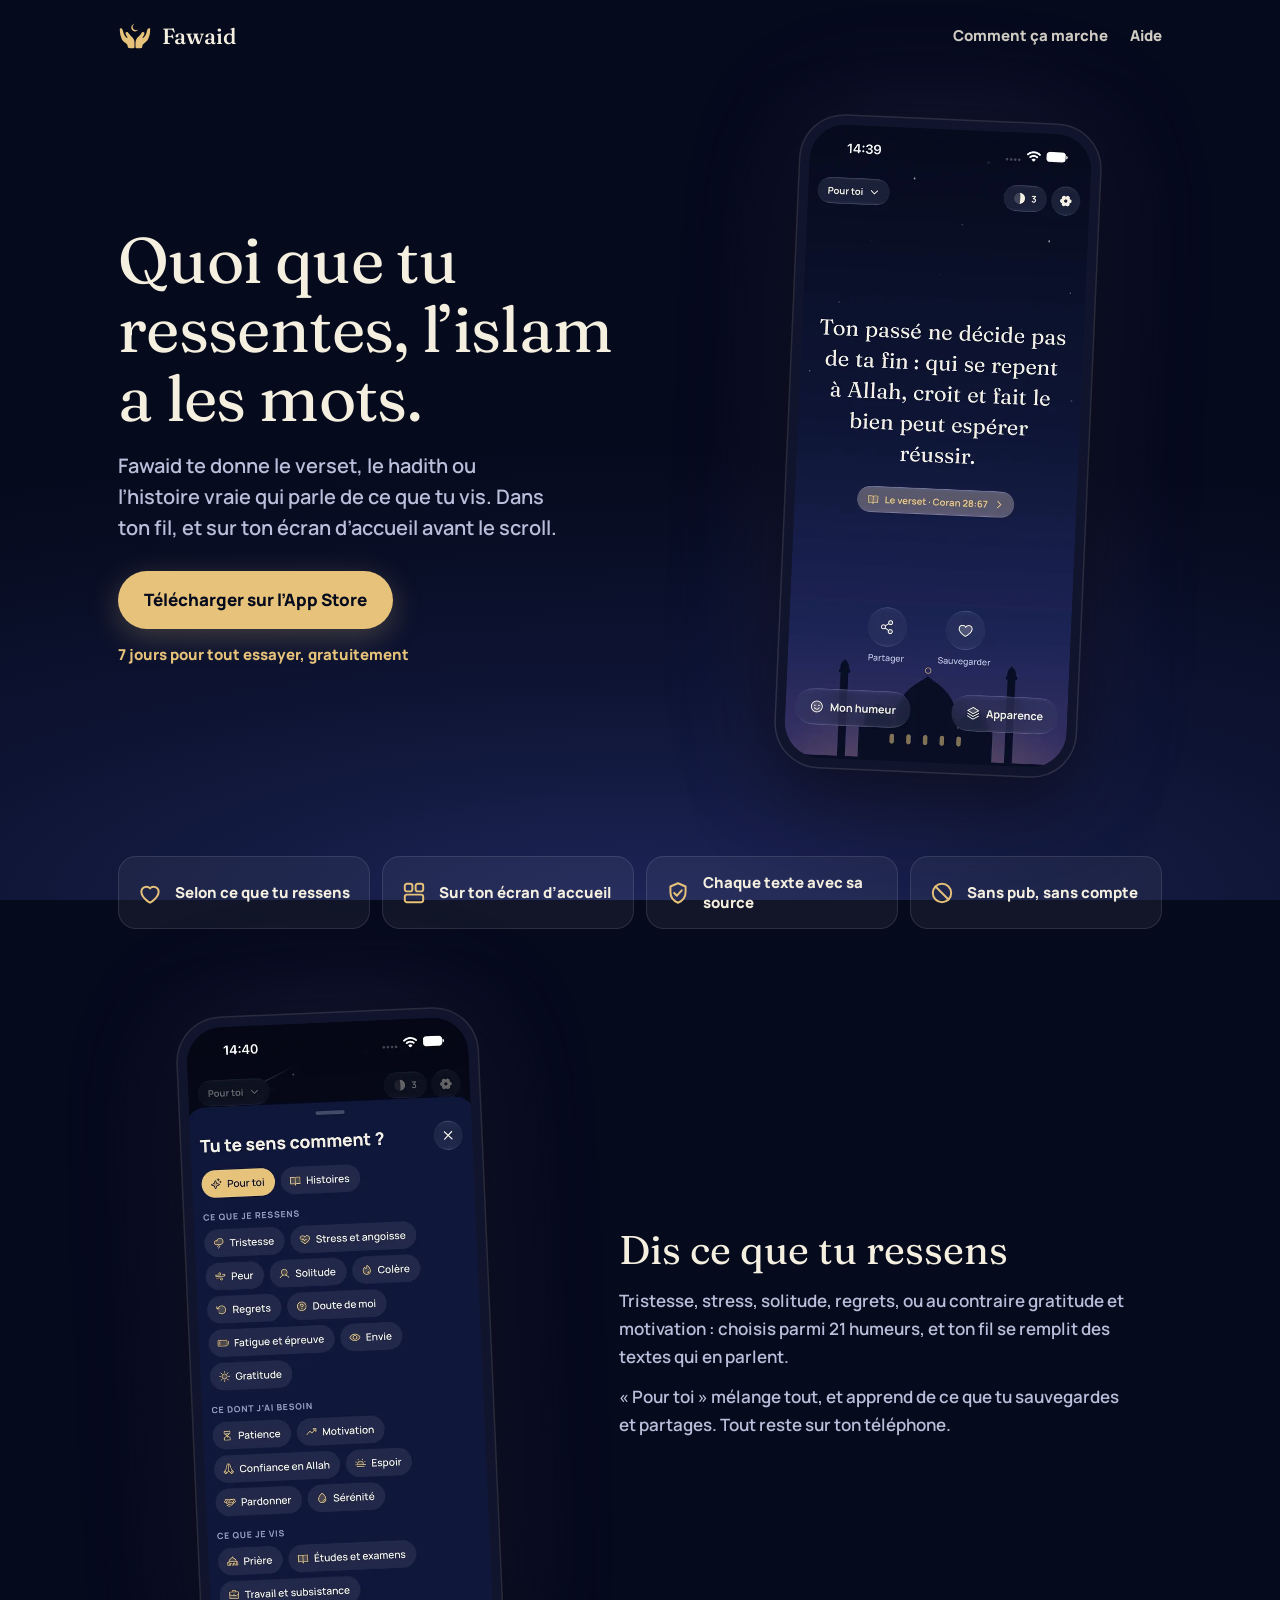
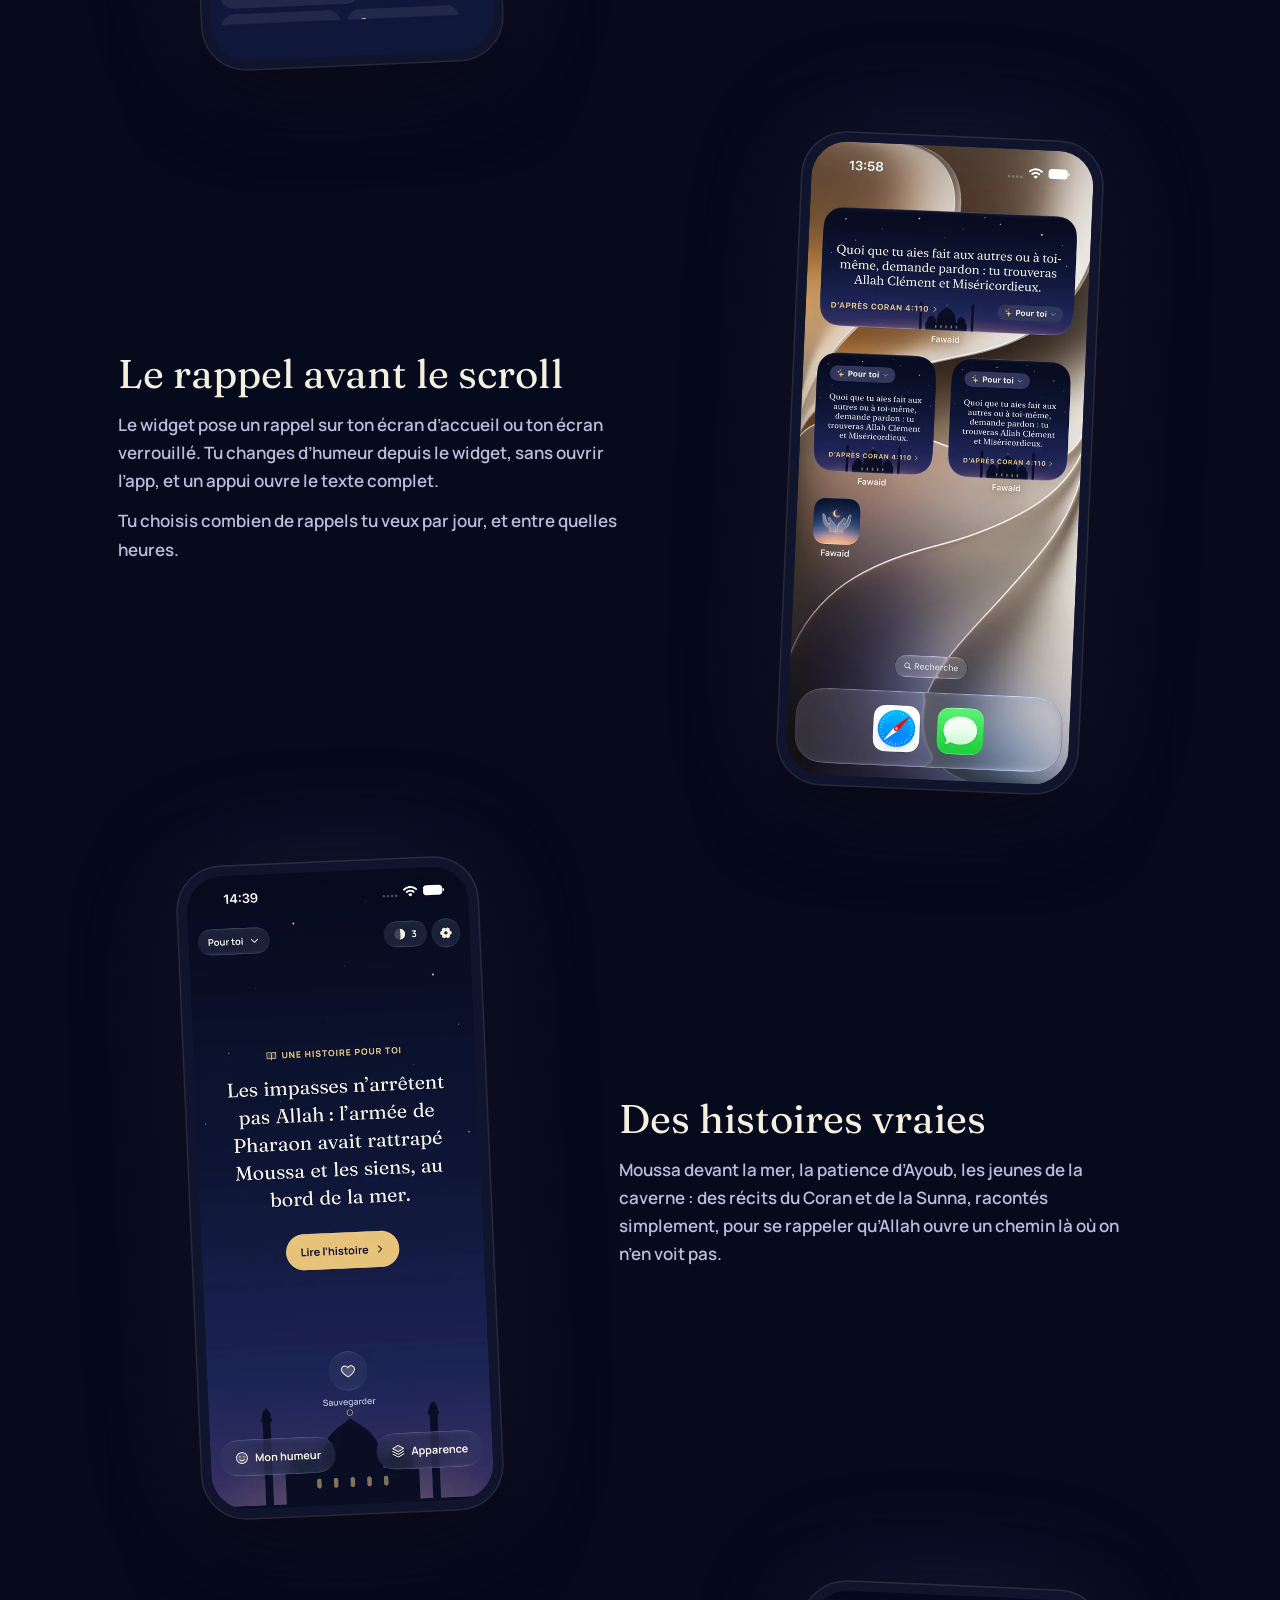
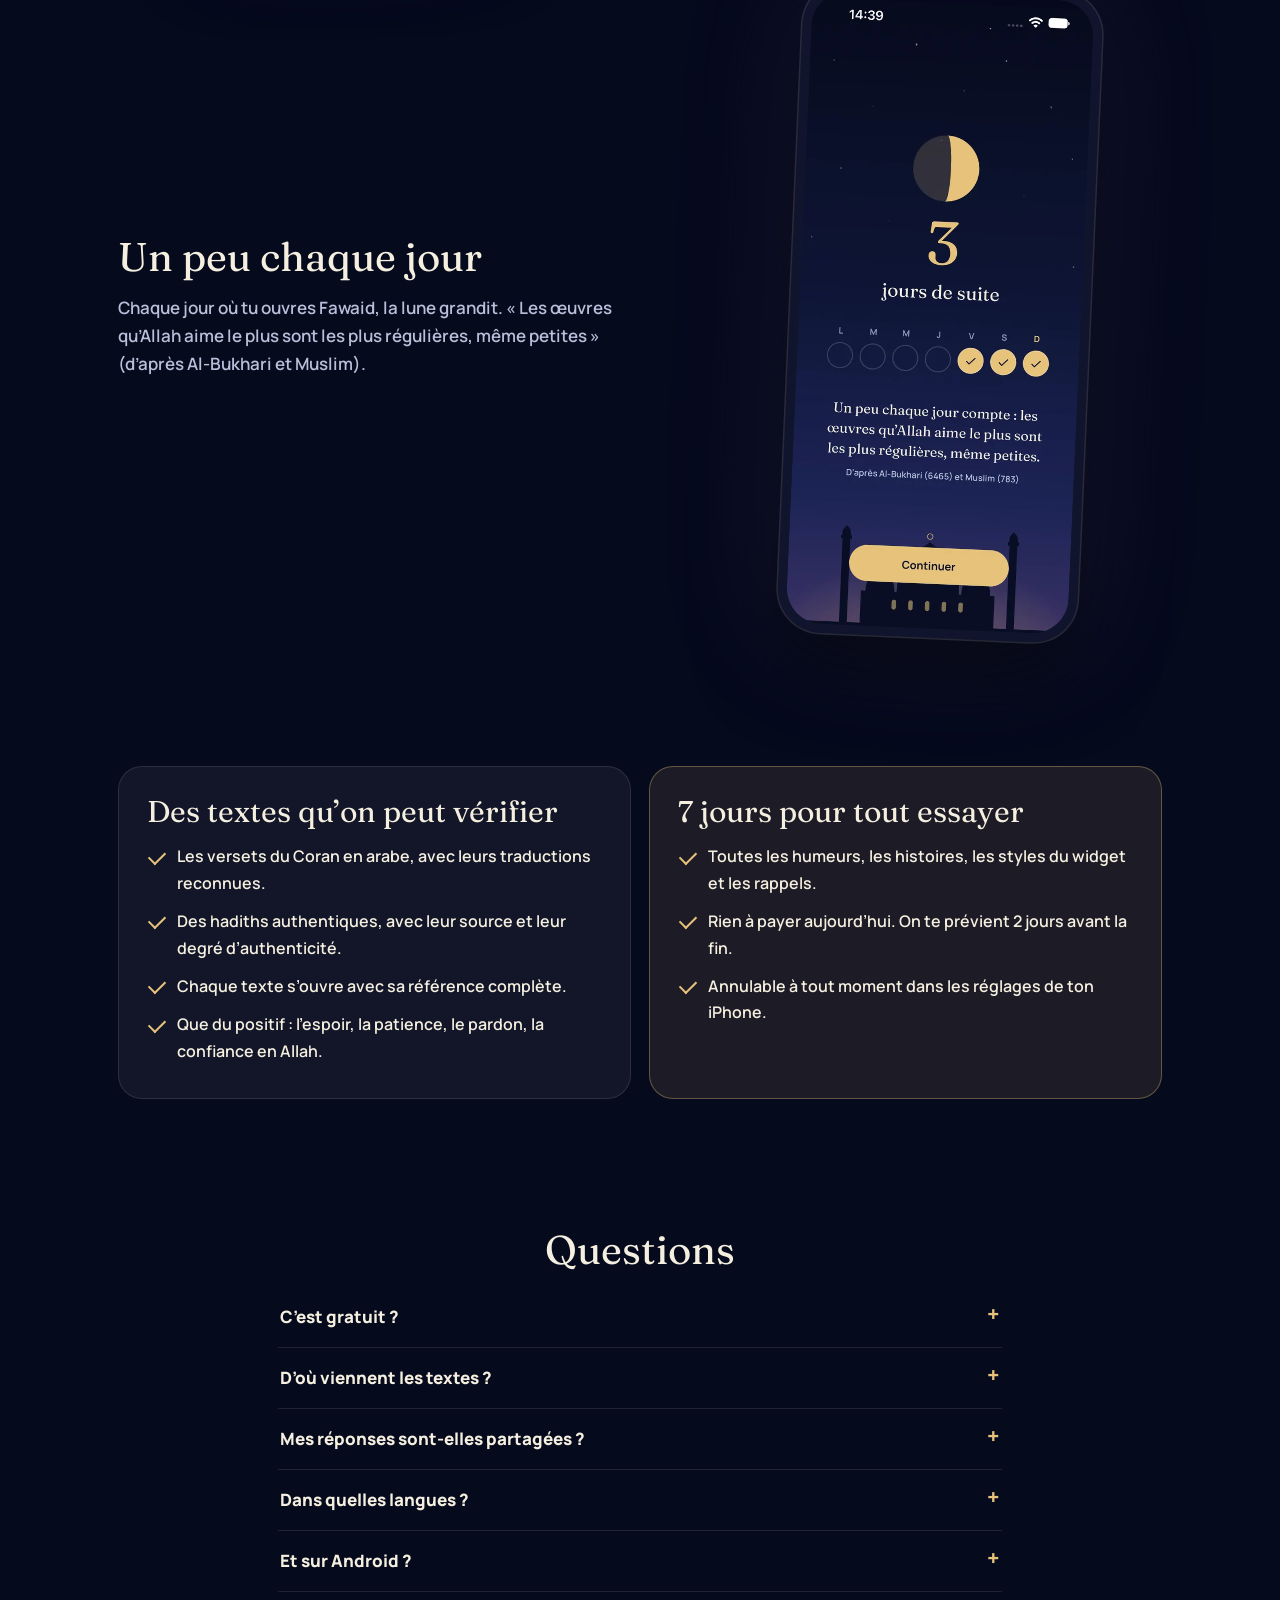
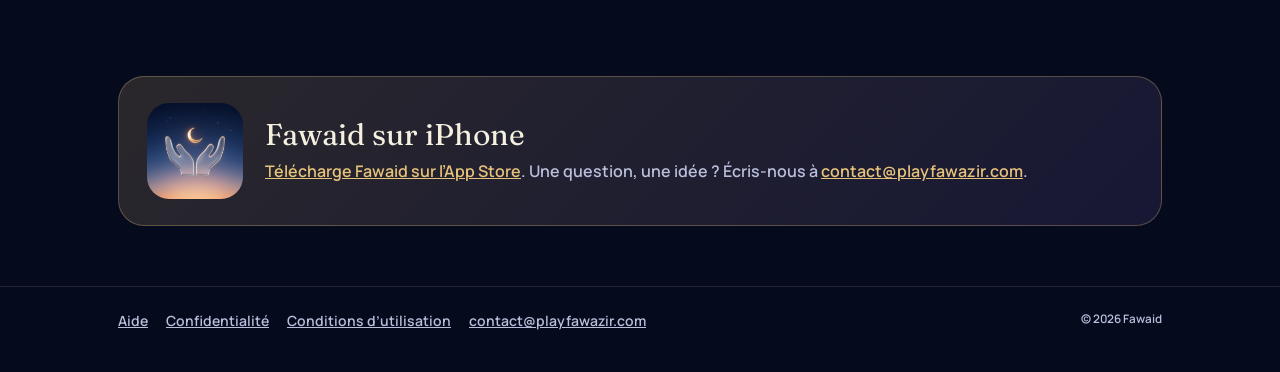
==== fawaid/index.html @ f3e4eec7 "Fawaid : page de présentation (fawaid/index.html) avec de vraies captures, polices de l'app, icônes " ====
<!doctype html>
<html lang="fr">
<head>
  <meta charset="utf-8">
  <meta name="viewport" content="width=device-width, initial-scale=1, viewport-fit=cover">
  <title>Fawaid : le bon rappel de l’islam pour ce que tu ressens</title>
  <meta name="description" content="Fawaid te donne le verset, le hadith ou l’histoire vraie qui parle de ce que tu ressens, dans ton fil et sur ton écran d’accueil. Sources vérifiées, sans pub, sans compte.">
  <meta name="theme-color" content="#060A1D">
  <link rel="icon" type="image/png" href="favicon.png">
  <link rel="apple-touch-icon" href="apple-touch-icon.png">
  <meta property="og:type" content="website">
  <meta property="og:title" content="Fawaid : quoi que tu ressentes, l’islam a les mots">
  <meta property="og:description" content="Le verset, le hadith ou l’histoire vraie qui parle de ce que tu ressens. Sources vérifiées, sans pub, sans compte.">
  <meta property="og:image" content="https://playfawazir.com/fawaid/images/partage.jpg">
  <meta property="og:url" content="https://playfawazir.com/fawaid/">
  <meta property="og:locale" content="fr_FR">
  <meta name="twitter:card" content="summary_large_image">
  <link rel="preload" href="fonts/fraunces-400.woff2" as="font" type="font/woff2" crossorigin>
  <link rel="stylesheet" href="style.css">
</head>
<body class="accueil">
  <header class="haut">
    <div class="large">
      <a class="marque" href="./" aria-label="Fawaid, accueil">
        <img src="images/logo-marque.svg" alt="" width="34" height="28">
        Fawaid
      </a>
      <nav aria-label="Navigation">
        <a class="cache-petit" href="#comment">Comment ça marche</a>
        <a href="support.html">Aide</a>
      </nav>
    </div>
  </header>

  <main>
    <section class="hero">
      <div class="large hero-grille">
        <div>
          <h1>Quoi que tu ressentes, l’islam a les mots.</h1>
          <p class="chapeau">Fawaid te donne le verset, le hadith ou l’histoire vraie qui parle de ce que tu vis. Dans ton fil, et sur ton écran d’accueil avant le scroll.</p>
          <div class="actions">
            <a class="bouton" href="https://apps.apple.com/app/id6834394816">Télécharger sur l’App Store</a>
            <span class="mention">7 jours pour tout essayer, gratuitement</span>
          </div>
        </div>
        <figure class="telephone penche-d">
          <img src="images/fil.webp" alt="Le fil de Fawaid : une phrase tirée du Coran, avec sa source" width="552" height="1200">
        </figure>
      </div>
    </section>

    <section aria-label="Points forts" class="serre">
      <div class="large atouts">
        <div class="atout">
          <svg viewBox="0 0 24 24" aria-hidden="true"><path d="M12 21s-8-4.6-8-10.4A4.6 4.6 0 0 1 12 7.8a4.6 4.6 0 0 1 8 2.8C20 16.4 12 21 12 21z" fill="none" stroke="currentColor" stroke-width="1.8" stroke-linejoin="round"/></svg>
          <span>Selon ce que tu ressens</span>
        </div>
        <div class="atout">
          <svg viewBox="0 0 24 24" aria-hidden="true"><rect x="3.5" y="3.5" width="7" height="7" rx="2" fill="none" stroke="currentColor" stroke-width="1.8"/><rect x="13.5" y="3.5" width="7" height="7" rx="2" fill="none" stroke="currentColor" stroke-width="1.8"/><rect x="3.5" y="13.5" width="17" height="7" rx="2" fill="none" stroke="currentColor" stroke-width="1.8"/></svg>
          <span>Sur ton écran d’accueil</span>
        </div>
        <div class="atout">
          <svg viewBox="0 0 24 24" aria-hidden="true"><path d="M12 3l7 3v5c0 5-3.5 8.5-7 10-3.5-1.5-7-5-7-10V6z" fill="none" stroke="currentColor" stroke-width="1.8" stroke-linejoin="round"/><path d="M8.5 12l2.5 2.5 4.5-5" fill="none" stroke="currentColor" stroke-width="1.8" stroke-linecap="round" stroke-linejoin="round"/></svg>
          <span>Chaque texte avec sa source</span>
        </div>
        <div class="atout">
          <svg viewBox="0 0 24 24" aria-hidden="true"><circle cx="12" cy="12" r="8.5" fill="none" stroke="currentColor" stroke-width="1.8"/><path d="M6 6l12 12" stroke="currentColor" stroke-width="1.8" stroke-linecap="round"/></svg>
          <span>Sans pub, sans compte</span>
        </div>
      </div>
    </section>

    <section id="comment">
      <div class="large">
        <div class="bloc">
          <figure class="telephone penche-g">
            <img src="images/humeurs.webp" alt="Le choix de l’humeur : ce que je ressens, ce dont j’ai besoin, ce que je vis" width="552" height="1200" loading="lazy">
          </figure>
          <div>
            <h2>Dis ce que tu ressens</h2>
            <p>Tristesse, stress, solitude, regrets, ou au contraire gratitude et motivation : choisis parmi 21 humeurs, et ton fil se remplit des textes qui en parlent.</p>
            <p>« Pour toi » mélange tout, et apprend de ce que tu sauvegardes et partages. Tout reste sur ton téléphone.</p>
          </div>
        </div>

        <div class="bloc inverse">
          <figure class="telephone penche-d">
            <img src="images/widget.webp" alt="Le widget de Fawaid sur l’écran d’accueil, avec la mosquée la nuit" width="552" height="1200" loading="lazy">
          </figure>
          <div>
            <h2>Le rappel avant le scroll</h2>
            <p>Le widget pose un rappel sur ton écran d’accueil ou ton écran verrouillé. Tu changes d’humeur depuis le widget, sans ouvrir l’app, et un appui ouvre le texte complet.</p>
            <p>Tu choisis combien de rappels tu veux par jour, et entre quelles heures.</p>
          </div>
        </div>

        <div class="bloc">
          <figure class="telephone penche-g">
            <img src="images/histoire.webp" alt="Une histoire vraie dans le fil : Moussa devant la mer" width="552" height="1200" loading="lazy">
          </figure>
          <div>
            <h2>Des histoires vraies</h2>
            <p>Moussa devant la mer, la patience d’Ayoub, les jeunes de la caverne : des récits du Coran et de la Sunna, racontés simplement, pour se rappeler qu’Allah ouvre un chemin là où on n’en voit pas.</p>
          </div>
        </div>

        <div class="bloc inverse">
          <figure class="telephone penche-d">
            <img src="images/serie.webp" alt="La série de jours : trois jours de suite, la lune qui grandit" width="552" height="1200" loading="lazy">
          </figure>
          <div>
            <h2>Un peu chaque jour</h2>
            <p>Chaque jour où tu ouvres Fawaid, la lune grandit. « Les œuvres qu’Allah aime le plus sont les plus régulières, même petites » (d’après Al-Bukhari et Muslim).</p>
          </div>
        </div>
      </div>
    </section>

    <section>
      <div class="large deux">
        <div class="panneau">
          <h2>Des textes qu’on peut vérifier</h2>
          <ul class="coches">
            <li>Les versets du Coran en arabe, avec leurs traductions reconnues.</li>
            <li>Des hadiths authentiques, avec leur source et leur degré d’authenticité.</li>
            <li>Chaque texte s’ouvre avec sa référence complète.</li>
            <li>Que du positif : l’espoir, la patience, le pardon, la confiance en Allah.</li>
          </ul>
        </div>
        <div class="panneau panneau-or">
          <h2>7 jours pour tout essayer</h2>
          <ul class="coches">
            <li>Toutes les humeurs, les histoires, les styles du widget et les rappels.</li>
            <li>Rien à payer aujourd’hui. On te prévient 2 jours avant la fin.</li>
            <li>Annulable à tout moment dans les réglages de ton iPhone.</li>
          </ul>
        </div>
      </div>
    </section>

    <section id="questions">
      <div class="large etroit">
        <h2 class="centre">Questions</h2>
        <details>
          <summary>C’est gratuit ?</summary>
          <p>Tu peux tout essayer pendant 7 jours sans rien payer. Ensuite, c’est un abonnement à l’année ou au mois, annulable à tout moment. Sans abonnement, des textes restent offerts chaque jour.</p>
        </details>
        <details>
          <summary>D’où viennent les textes ?</summary>
          <p>Du Coran et des hadiths authentiques, avec leurs traductions reconnues. La phrase affichée en grand dit en quelques mots le sens du texte, sans rien y ajouter ; le texte complet s’ouvre d’un appui. Tout est détaillé dans <a href="support.html">l’aide</a>.</p>
        </details>
        <details>
          <summary>Mes réponses sont-elles partagées ?</summary>
          <p>Non. Ce que tu ressens, ta foi, ta prière et tes épreuves restent sur ton téléphone. Pas de compte, pas de publicité, aucun outil de suivi. Voir <a href="confidentialite.html">la confidentialité</a>.</p>
        </details>
        <details>
          <summary>Dans quelles langues ?</summary>
          <p>En français, en anglais, en turc et en arabe. L’app suit la langue de ton iPhone.</p>
        </details>
        <details>
          <summary>Et sur Android ?</summary>
          <p>Fawaid est pour l’instant sur iPhone. Écris-nous si tu veux être prévenu.</p>
        </details>
      </div>
    </section>

    <section class="serre">
      <div class="large">
        <div class="bandeau">
          <img src="apple-touch-icon.png" alt="" width="96" height="96">
          <div>
            <h2>Fawaid sur iPhone</h2>
            <p><a href="https://apps.apple.com/app/id6834394816">Télécharge Fawaid sur l’App Store</a>. Une question, une idée ? Écris-nous à <a href="mailto:contact@playfawazir.com">contact@playfawazir.com</a>.</p>
          </div>
        </div>
      </div>
    </section>
  </main>

  <footer>
    <div class="large">
      <nav aria-label="Liens utiles">
        <a href="support.html">Aide</a>
        <a href="confidentialite.html">Confidentialité</a>
        <a href="https://www.apple.com/legal/internet-services/itunes/dev/stdeula/">Conditions d’utilisation</a>
        <a href="mailto:contact@playfawazir.com">contact@playfawazir.com</a>
      </nav>
      <small>© 2026 Fawaid</small>
    </div>
  </footer>
</body>
</html>
---- fawaid/style.css ----
/* Pages de Fawaid (accueil, confidentialité, aide) : la nuit de Fawaid, or et ivoire. Polices de l'app (Fraunces,
   Manrope) hébergées ici, réduites aux caractères latins : aucune requête vers un autre site. */
@font-face { font-family: "Fraunces"; src: url("fonts/fraunces-400.woff2") format("woff2"); font-weight: 400; font-display: swap; }
@font-face { font-family: "Fraunces"; src: url("fonts/fraunces-500.woff2") format("woff2"); font-weight: 500 700; font-display: swap; }
@font-face { font-family: "Manrope"; src: url("fonts/manrope-600.woff2") format("woff2"); font-weight: 400 600; font-display: swap; }
@font-face { font-family: "Manrope"; src: url("fonts/manrope-800.woff2") format("woff2"); font-weight: 700 900; font-display: swap; }
:root {
  --nuit: #060A1D;
  --nuit2: #0E1535;
  --ivoire: #F5EFE0;
  --or: #E6C27A;
  --doux: #B9BEDA;
  --trait: rgba(255, 255, 255, 0.1);
  --serif: "Fraunces", "Iowan Old Style", "Palatino", Georgia, serif;
  --ui: "Manrope", -apple-system, "Segoe UI", Roboto, sans-serif;
  color-scheme: dark;
}
* { box-sizing: border-box; }
body {
  margin: 0;
  background: radial-gradient(120% 50% at 50% 100%, #1D2456 0%, var(--nuit2) 45%, var(--nuit) 100%) fixed, var(--nuit);
  color: var(--ivoire);
  font: 16px/1.65 var(--ui);
}
.wrap { max-width: 720px; margin: 0 auto; padding: 0 max(18px, env(safe-area-inset-left, 0px)); }
header { padding: 28px 0 8px; }
.marque { display: inline-flex; align-items: center; gap: 10px; color: var(--ivoire); text-decoration: none; font: 600 22px var(--serif); }
.marque svg { width: 26px; height: 26px; }
.marque img { display: block; height: 28px; width: auto; }
main { padding: 18px 0 56px; }
h1 { font: 400 clamp(30px, 6vw, 40px)/1.15 var(--serif); margin: 18px 0 6px; }
h2 { font: 600 20px/1.3 var(--serif); margin: 34px 0 8px; color: var(--or); }
.date { color: var(--doux); font-size: 14px; margin: 0 0 22px; }
.bref { background: rgba(230, 194, 122, 0.12); border: 1px solid rgba(230, 194, 122, 0.35); border-radius: 16px; padding: 14px 18px; }
p, li { color: var(--ivoire); }
ul { padding-left: 22px; }
li { margin: 4px 0; }
a { color: var(--or); }
.q { margin-top: 26px; }
.q h2 { margin-bottom: 4px; }
footer { border-top: 1px solid var(--trait); padding: 22px 0 40px; color: var(--doux); font-size: 14px; }
footer nav { display: flex; flex-wrap: wrap; gap: 18px; }

/* Accueil */
.accueil { overflow-x: hidden; }
.large { max-width: 1080px; margin: 0 auto; padding: 0 max(18px, env(safe-area-inset-left, 0px)) 0 max(18px, env(safe-area-inset-right, 0px)); }
.etroit { max-width: 760px; }
.haut { padding: 22px 0 6px; }
.haut .large { display: flex; align-items: center; justify-content: space-between; gap: 16px; }
.haut nav { display: flex; gap: 22px; font-weight: 700; font-size: 15px; }
.haut nav a { color: var(--ivoire); text-decoration: none; opacity: 0.85; }
.haut nav a:hover { opacity: 1; color: var(--or); }
.accueil main { padding: 0; }
.accueil section { padding: 64px 0; }
.accueil section.serre { padding: 20px 0; }
.hero { padding-top: 40px; }
.hero-grille { display: grid; grid-template-columns: 1.1fr 0.9fr; gap: 48px; align-items: center; }
.accueil h1 { font: 400 clamp(38px, 6.4vw, 64px)/1.08 var(--serif); margin: 0 0 18px; letter-spacing: -0.01em; text-wrap: balance; }
.chapeau { font-size: clamp(17px, 2.2vw, 20px); line-height: 1.55; color: var(--doux); margin: 0 0 28px; max-width: 34ch; }
.actions { display: flex; flex-wrap: wrap; align-items: center; gap: 14px 18px; }
.bouton { display: inline-block; background: var(--or); color: var(--nuit); font-weight: 800; font-size: 17px; text-decoration: none; padding: 15px 26px; border-radius: 999px; box-shadow: 0 8px 30px rgba(230, 194, 122, 0.25); }
.bouton:hover { filter: brightness(1.05); }
.mention { color: var(--or); font-weight: 700; font-size: 15px; }
.telephone { margin: 0; justify-self: center; width: min(300px, 78vw); aspect-ratio: 552 / 1200; border-radius: 44px; padding: 9px; background: #10142C; box-shadow: 0 0 0 1.5px rgba(255, 255, 255, 0.12), 0 30px 80px rgba(0, 0, 0, 0.55), 0 0 120px rgba(124, 108, 200, 0.18); }
.telephone img { display: block; width: 100%; height: 100%; object-fit: cover; border-radius: 36px; }
.penche-d { transform: rotate(2.5deg); }
.penche-g { transform: rotate(-2.5deg); }
.atouts { display: grid; grid-template-columns: repeat(4, 1fr); gap: 12px; }
.atout { display: flex; align-items: center; gap: 12px; padding: 16px 18px; border-radius: 18px; background: rgba(255, 255, 255, 0.05); border: 1px solid var(--trait); font-weight: 700; font-size: 15px; line-height: 1.3; }
.atout svg { flex: none; width: 26px; height: 26px; color: var(--or); }
.bloc { display: grid; grid-template-columns: 0.9fr 1.1fr; gap: 56px; align-items: center; margin: 0 0 72px; }
.bloc:last-child { margin-bottom: 0; }
.bloc.inverse { grid-template-columns: 1.1fr 0.9fr; }
.bloc.inverse .telephone { order: 2; }
.accueil h2 { font: 400 clamp(28px, 4vw, 40px)/1.15 var(--serif); color: var(--ivoire); margin: 0 0 14px; }
.bloc p { font-size: 17px; color: var(--doux); margin: 0 0 12px; max-width: 46ch; }
.deux { display: grid; grid-template-columns: 1fr 1fr; gap: 18px; }
.panneau { padding: 28px 28px 22px; border-radius: 24px; background: rgba(255, 255, 255, 0.05); border: 1px solid var(--trait); }
.panneau h2 { font-size: clamp(24px, 3vw, 30px); }
.panneau-or { background: rgba(230, 194, 122, 0.1); border-color: rgba(230, 194, 122, 0.35); }
.coches { list-style: none; padding: 0; margin: 0; }
.coches li { position: relative; padding-left: 30px; margin: 0 0 12px; color: var(--ivoire); }
.coches li::before { content: ""; position: absolute; left: 2px; top: 0.45em; width: 14px; height: 8px; border-left: 2.5px solid var(--or); border-bottom: 2.5px solid var(--or); transform: rotate(-45deg); }
.centre { text-align: center; }
details { border-bottom: 1px solid var(--trait); padding: 16px 2px; }
details summary { cursor: pointer; font-weight: 800; font-size: 17px; list-style: none; display: flex; justify-content: space-between; gap: 16px; }
details summary::-webkit-details-marker { display: none; }
details summary::after { content: "+"; color: var(--or); font-size: 22px; line-height: 1; }
details[open] summary::after { content: "−"; }
details p { color: var(--doux); margin: 10px 0 2px; }
.bandeau { display: flex; align-items: center; gap: 22px; padding: 26px 28px; border-radius: 26px; background: linear-gradient(135deg, rgba(230, 194, 122, 0.16), rgba(124, 108, 200, 0.14)); border: 1px solid rgba(230, 194, 122, 0.3); }
.bandeau img { border-radius: 22px; flex: none; }
.bandeau h2 { font-size: clamp(24px, 3vw, 30px); margin-bottom: 6px; }
.bandeau p { margin: 0; color: var(--doux); }
.accueil footer { margin-top: 40px; }
.accueil footer .large { display: flex; flex-wrap: wrap; justify-content: space-between; gap: 14px; }
.accueil footer a { color: var(--doux); }
a:focus-visible, summary:focus-visible { outline: 2px solid var(--or); outline-offset: 3px; border-radius: 6px; }
@media (max-width: 860px) {
  .hero-grille, .bloc, .bloc.inverse, .deux { grid-template-columns: 1fr; gap: 32px; }
  .bloc.inverse .telephone { order: 0; }
  .atouts { grid-template-columns: 1fr 1fr; }
  .accueil section { padding: 44px 0; }
  .bloc { margin-bottom: 56px; }
  .telephone { width: min(270px, 72vw); }
}
@media (max-width: 480px) {
  .cache-petit { display: none; }
  .atout { padding: 14px; font-size: 14px; }
  .bandeau { flex-direction: column; align-items: flex-start; }
  .panneau { padding: 22px 20px 16px; }
}
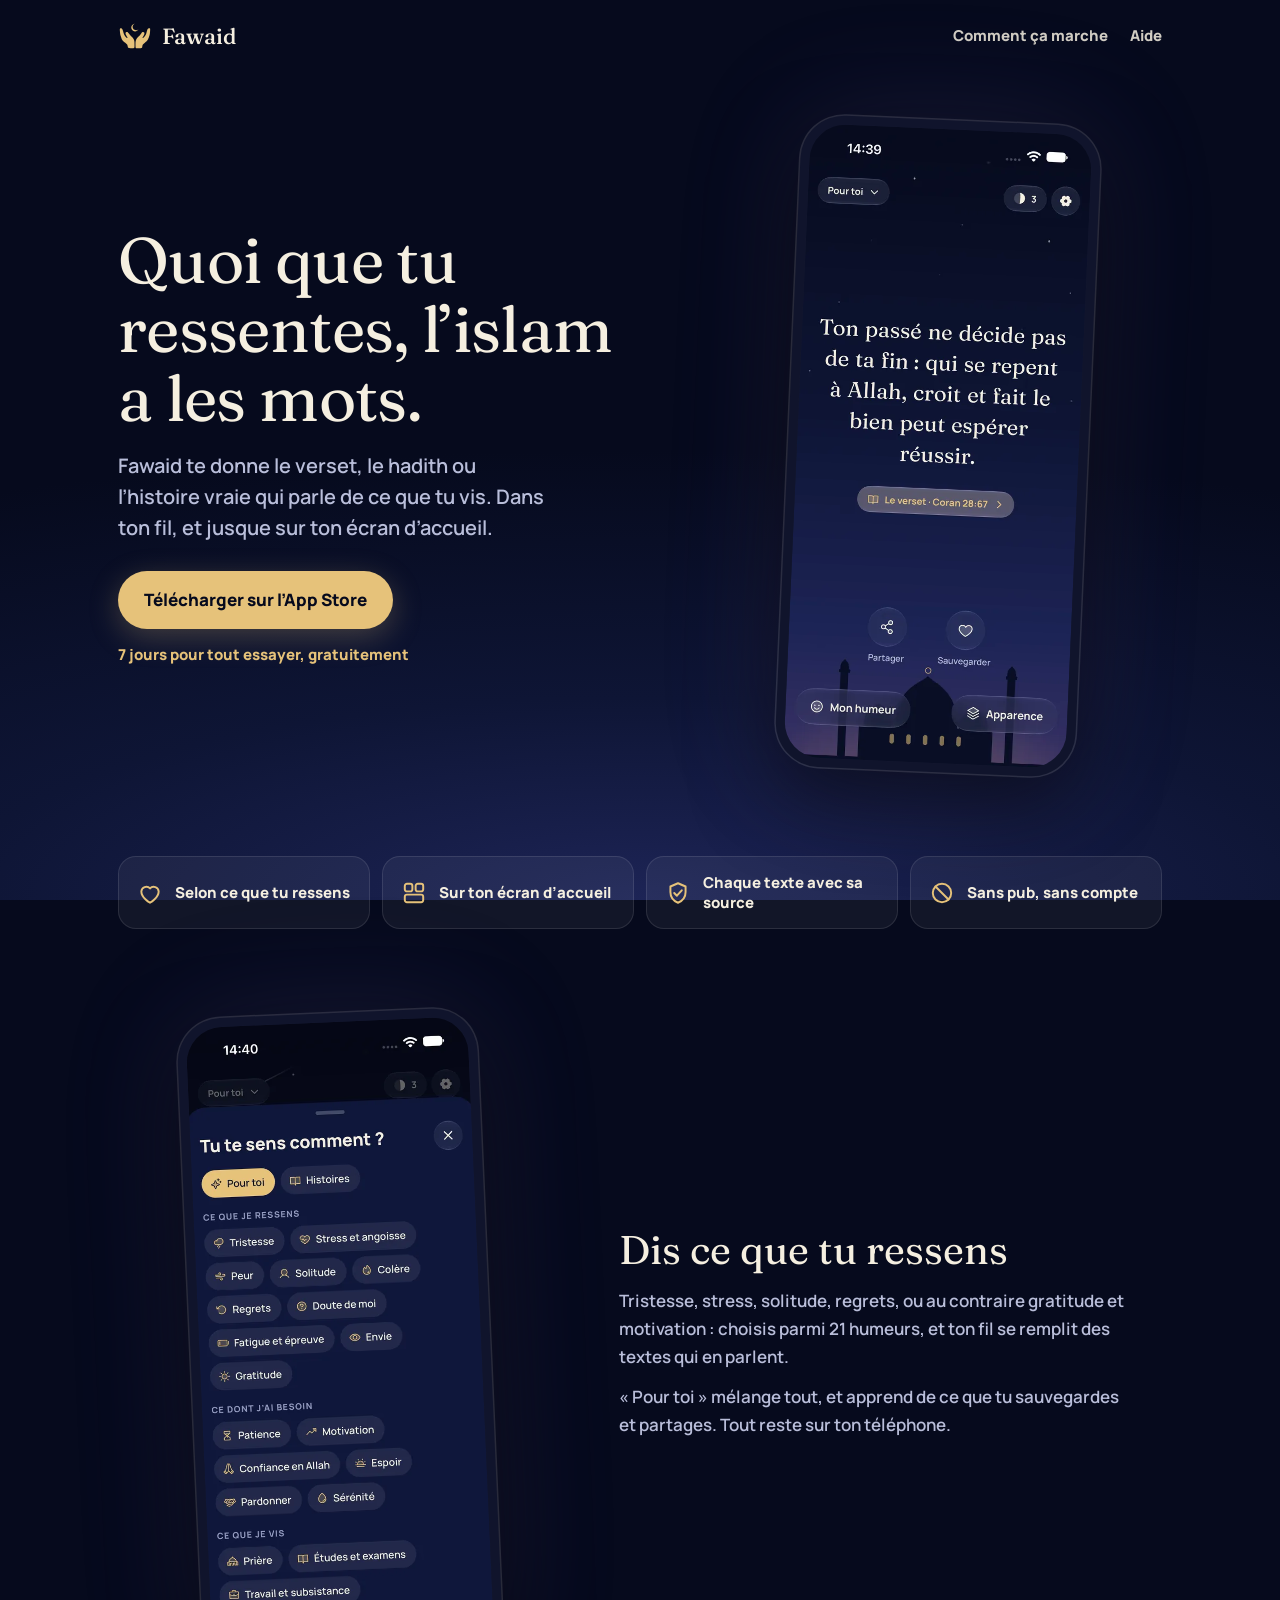
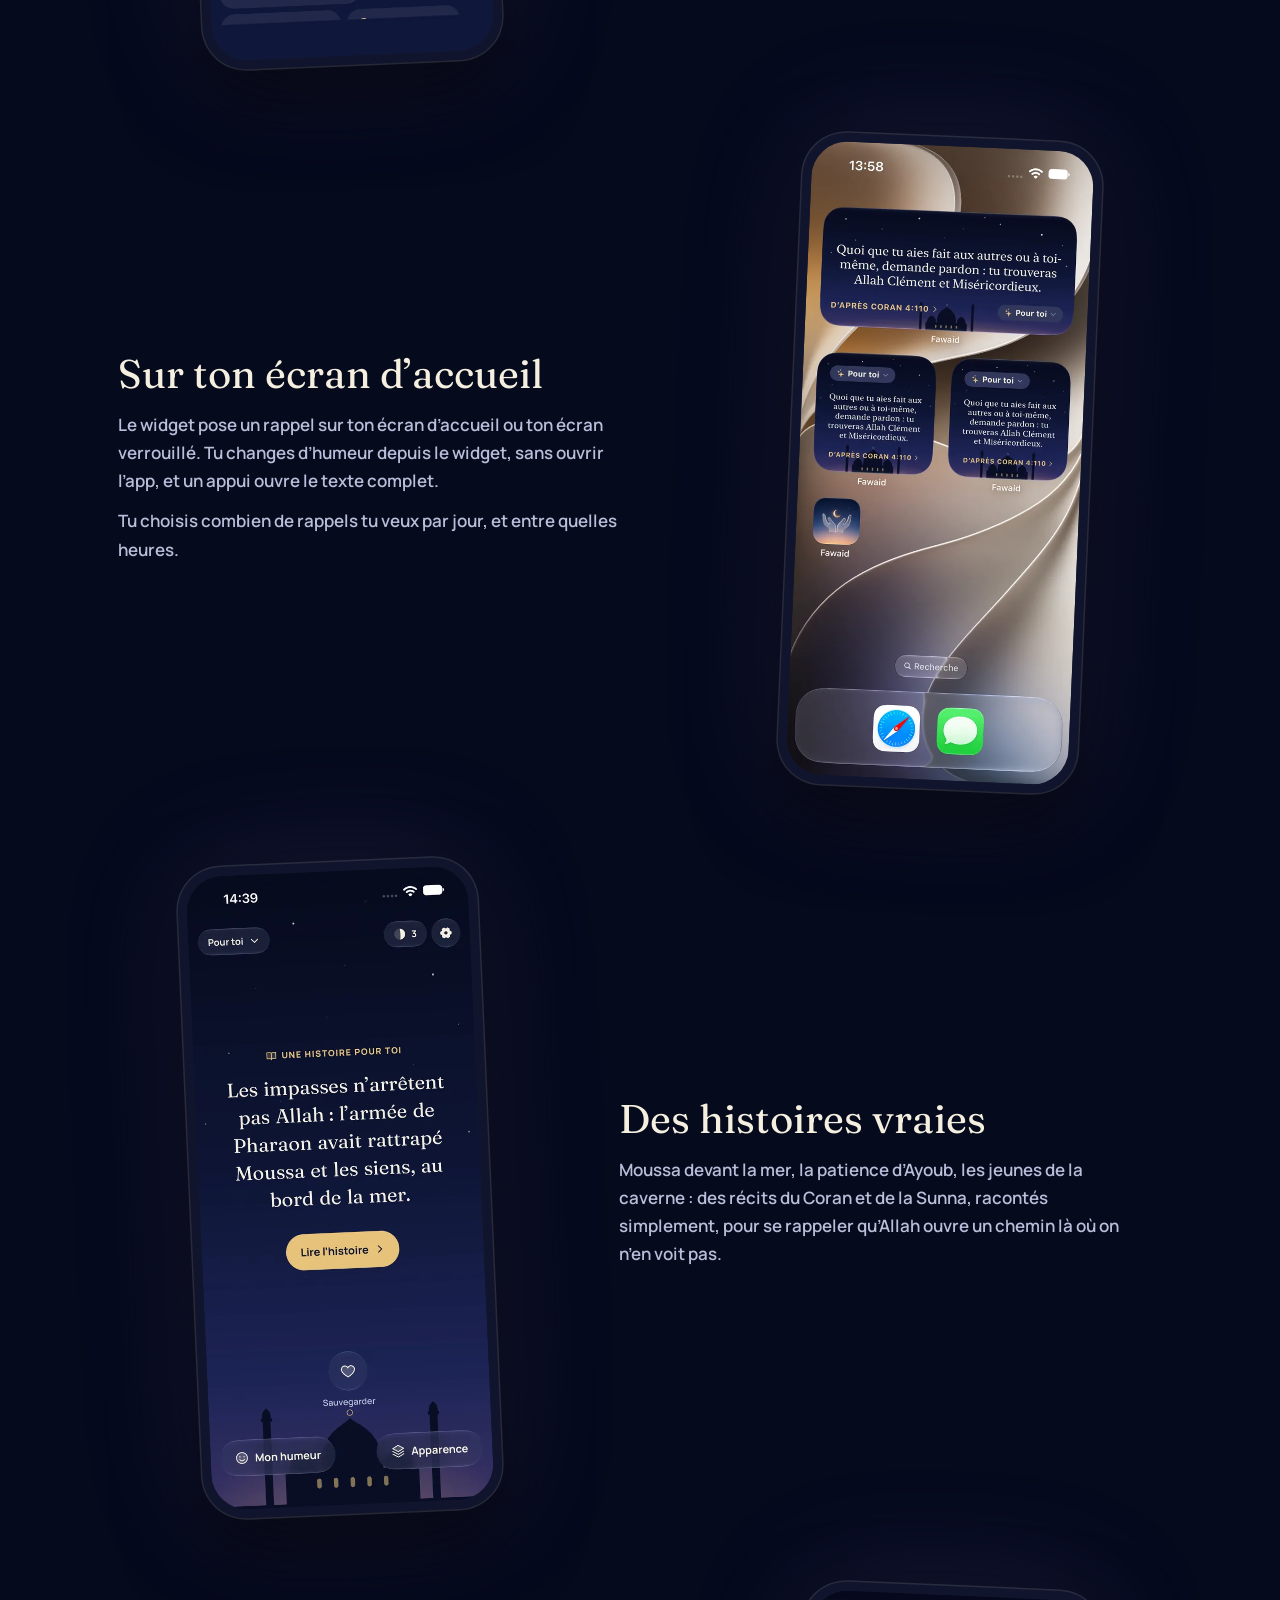
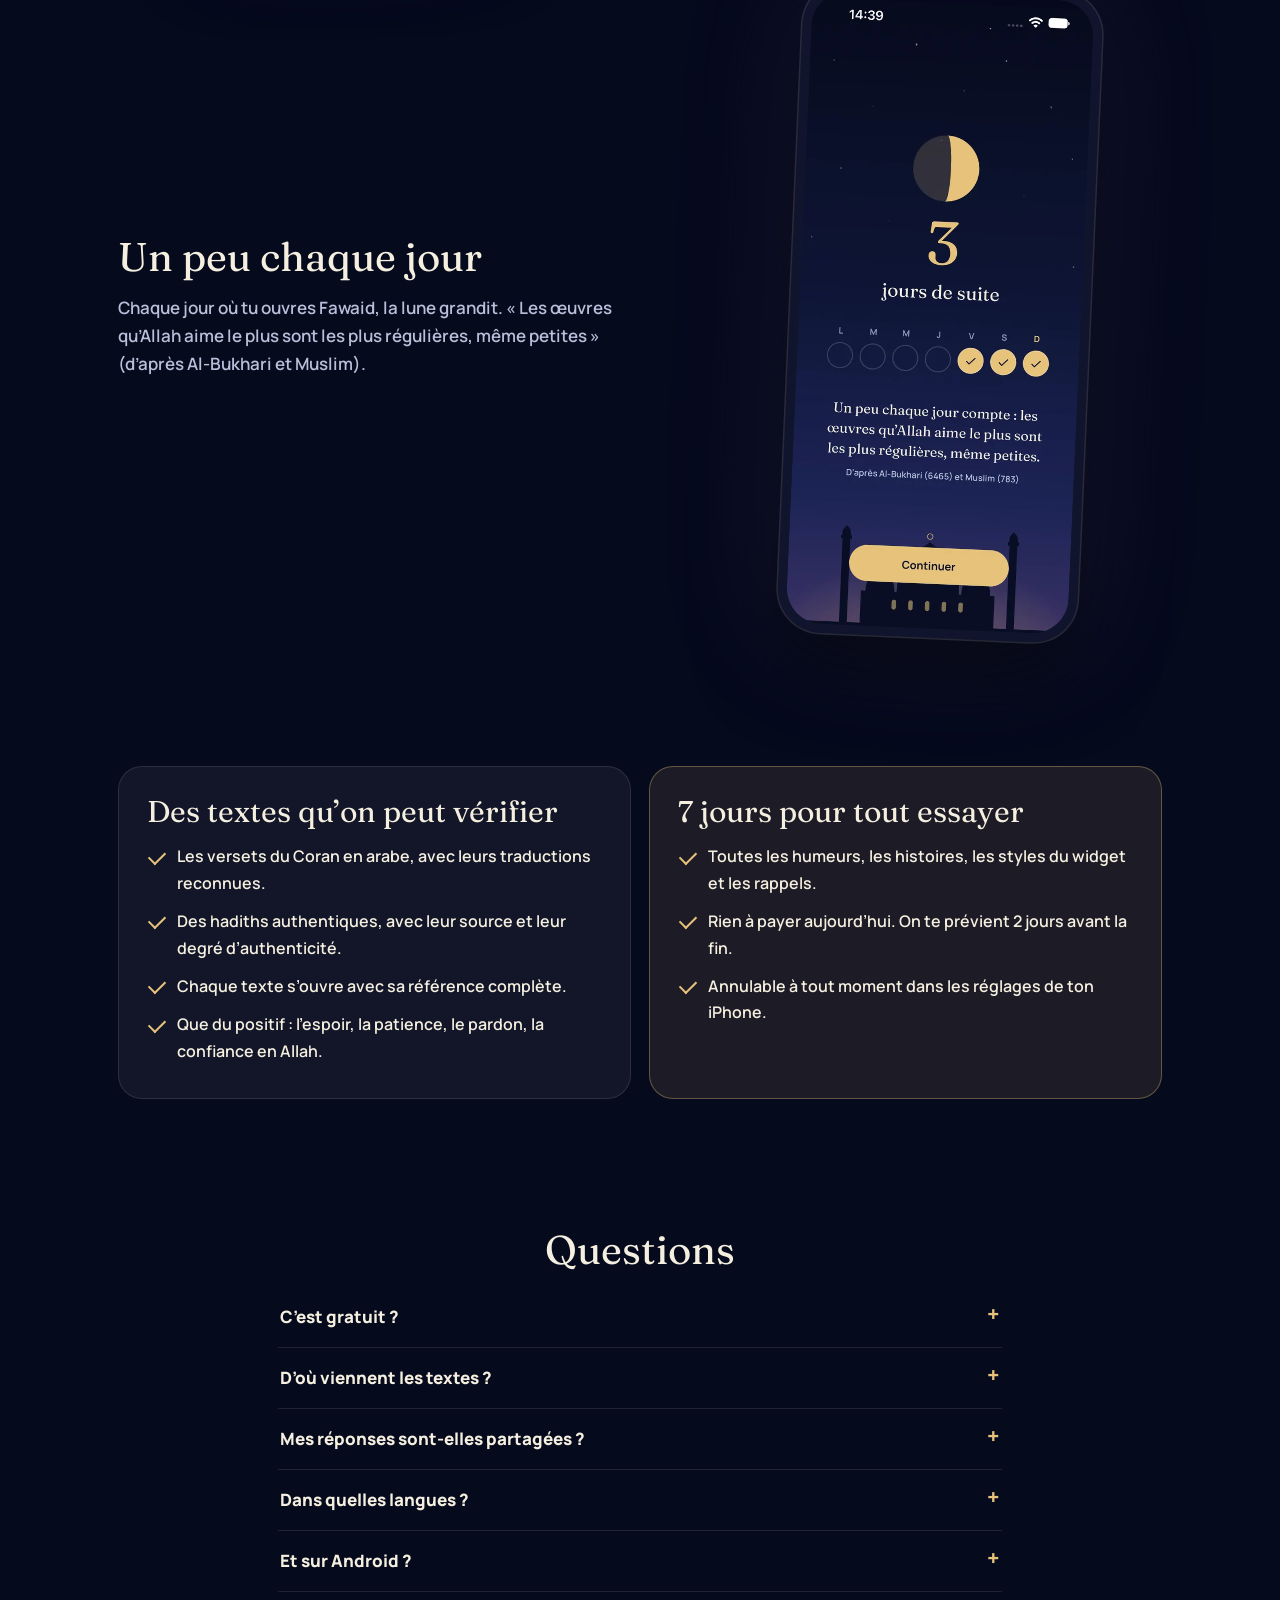
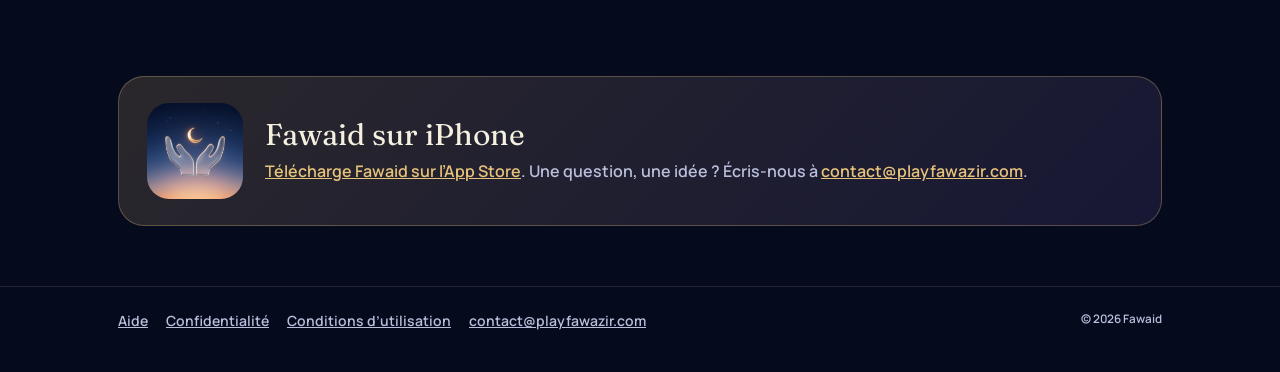
==== commit 71144f2e: "Fawaid : sans « avant le scroll » Co-Authored-By: Claude Opus 5.5 <noreply@anthropic.com> Claude-Ses" ====
--- a/fawaid/index.html
+++ b/fawaid/index.html
@@ -37,7 +37,7 @@
       <div class="large hero-grille">
         <div>
           <h1>Quoi que tu ressentes, l’islam a les mots.</h1>
-          <p class="chapeau">Fawaid te donne le verset, le hadith ou l’histoire vraie qui parle de ce que tu vis. Dans ton fil, et sur ton écran d’accueil avant le scroll.</p>
+          <p class="chapeau">Fawaid te donne le verset, le hadith ou l’histoire vraie qui parle de ce que tu vis. Dans ton fil, et jusque sur ton écran d’accueil.</p>
           <div class="actions">
             <a class="bouton" href="https://apps.apple.com/app/id6834394816">Télécharger sur l’App Store</a>
             <span class="mention">7 jours pour tout essayer, gratuitement</span>
@@ -88,7 +88,7 @@
             <img src="images/widget.webp" alt="Le widget de Fawaid sur l’écran d’accueil, avec la mosquée la nuit" width="552" height="1200" loading="lazy">
           </figure>
           <div>
-            <h2>Le rappel avant le scroll</h2>
+            <h2>Sur ton écran d’accueil</h2>
             <p>Le widget pose un rappel sur ton écran d’accueil ou ton écran verrouillé. Tu changes d’humeur depuis le widget, sans ouvrir l’app, et un appui ouvre le texte complet.</p>
             <p>Tu choisis combien de rappels tu veux par jour, et entre quelles heures.</p>
           </div>
